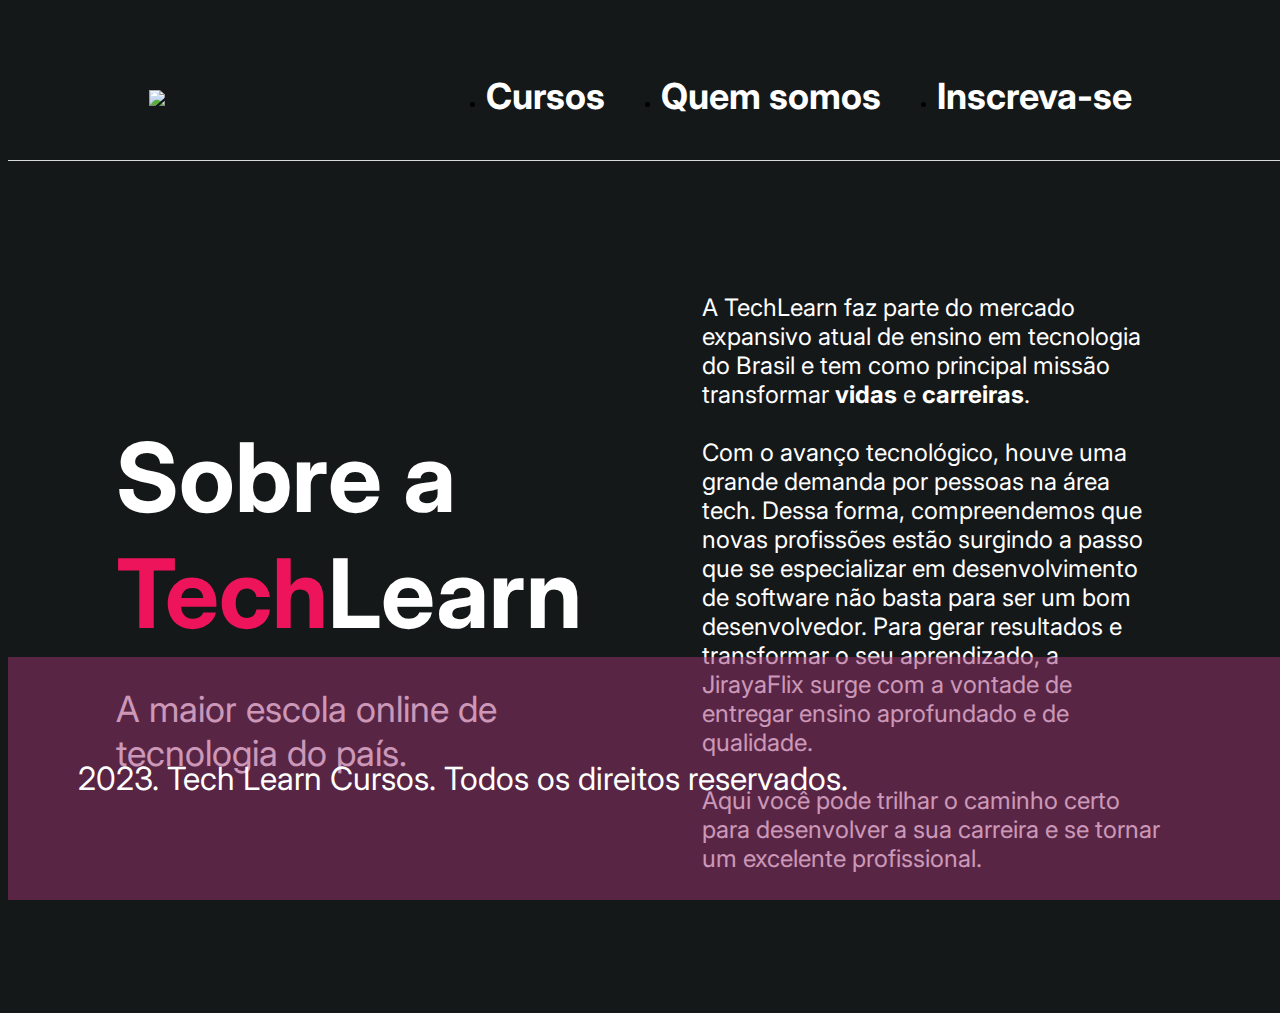
==== quemSomos.html @ 19039e46 "feature/QUEM-SOMOS - Criado hero da página Quem Somos" ====
<!DOCTYPE html>
<html lang="pt-br">

<head>
    <meta charset="UTF-8">
    <meta http-equiv="X-UA-Compatible" content="IE=edge">
    <meta name="viewport" content="width=device-width, initial-scale=1.0">
    <link rel="shortcut icon" type="image/" href="assets/favicon.jpg" />
    <link rel="stylesheet" href="css/reset.css">
    <link rel="stylesheet" href="css/quem-somos.css">
    <link href="https://fonts.googleapis.com/css2?family=Inter&display=swap" rel="stylesheet">
    <script src="https://kit.fontawesome.com/00286079cd.js" crossorigin="anonymous"></script>
    <title>TechLearn</title>

</head>

<header>
    <div class="caixa">
        <h1><img src="assets/TechLearn.svg"></h1>
        <nav>
            <ul class="lista-menu">
                <li><a class="menu-link" href="cursos.html">Cursos</a></li>
                <li><a class="menu-link" href="quemSomos.html">Quem somos</a></li>
                <li><a class="menu-link" href="inscrevaSe.html">Inscreva-se</a></li>
            </ul>
        </nav>
    </div>
    <div class="divider"> </div>
</header>

<body>
    <main class="main">
        <section class="main-section-quem-somos">
            <div class="content-box">
                <h1 class="main-section-title">
                    Sobre a <span class="tittle-span">Tech</span>Learn 
                </h1>
    
                <p class="main-section-subtitle">
                    A maior escola online de tecnologia do país.
                </p>
            </div>

            <p class="main-section-text">
                A TechLearn faz parte do mercado expansivo atual de ensino em tecnologia do Brasil
                e tem como principal missão transformar <strong>vidas</strong> e <strong>carreiras</strong>.
                <br><br>
                Com o avanço tecnológico, houve uma grande demanda por pessoas na área tech.
                Dessa forma, compreendemos que novas profissões estão surgindo a passo que se
                especializar em desenvolvimento de software não basta para ser um bom desenvolvedor.
                Para gerar resultados e transformar o seu aprendizado, a JirayaFlix surge com a vontade
                de entregar ensino aprofundado e de qualidade.
                <br><br>
                Aqui você pode trilhar o caminho certo para desenvolver a sua carreira e se tornar um
                excelente profissional.
            </p>
        </section>

        <section class="career-profissionals-section">


        </section>
    </main>
</body>

<footer class="page-footer" id="footer">

    <div class="content-footer">

        <p class="footer-text"> 2023. Tech Learn Cursos. Todos os direitos reservados. </p>

        <div class="">

            <i class="fa-brands fa-facebook"></i>
            <i class="fa-brands fa-instagram"></i>
            <i class="fa-brands fa-github"></i>

        </div>
    </div>


</footer>


</html>
---- css/quem-somos.css ----
body {
    background: #151819;
}

/* Menu*/

.caixa {
    background: #151819;
    max-width: 1920px;
    margin: 0 auto;
    display: flex;
    justify-content: space-around;
    align-items: center;
    padding-top: 48px;
    padding-bottom: 24px;
}

.lista-menu {
    display: flex;
    justify-content: center;
    align-items: center;
    gap: 56px;
}


.menu-link {
    color: #FFF;
    font-family: Inter;
    font-size: 36px;
    font-style: normal;
    font-weight: 700;
    line-height: normal;
    text-decoration: none;
}

.menu-link:hover {
    color: #9b3271;
}

.divider {
    width: 1705px;
    height: 1px;
    background: #D9D9D9;
    flex-shrink: 0;
    /* display: block; */
    margin: 0 auto;
}

/* MainSection*/

.main-section-quem-somos {
    padding: 108px;
    display: flex;
    justify-content: center;
    align-items: center;
    gap: 120px;

    
}

.content-box {
    max-width: 521px;
}

.main-section-title {
    color: #FFF;
    font-family: Inter;
    font-size: 96px;
    font-style: normal;
    font-weight: 700;
    line-height: normal;
    margin-bottom: 20px;
}

.tittle-span {
    color: #ED145B;
}

.main-section-subtitle {
    color: #FFF;
    font-family: Inter;
    font-size: 36px;
    font-style: normal;
    font-weight: 400;
    line-height: normal;
}

.main-section-text {
    color: #FFF;
    font-family: Inter;
    font-size: 24px;
    font-style: normal;
    line-height: normal;
    max-width: 984px;
}

strong {
    font-weight: 700;
}

/* Footer*/

.page-footer {
    background-color: #9b327180;
    position: absolute;
    bottom: 0;
    width: 100%;
}

.content-footer {
    display: flex;
    max-width: 1920px;
    margin: 0 auto;
    padding: 70px;
    justify-content: space-between;
    align-items: center;
}

.footer-text {
    font-family: Inter;
    font-size: 32px;
    color: #FFF;

}

.fa-brands {
    color: #FFF;
    font-size: 48px;
    margin: 0px 8px;
}

.fa-brands:hover {
    color: #9b327180;


}
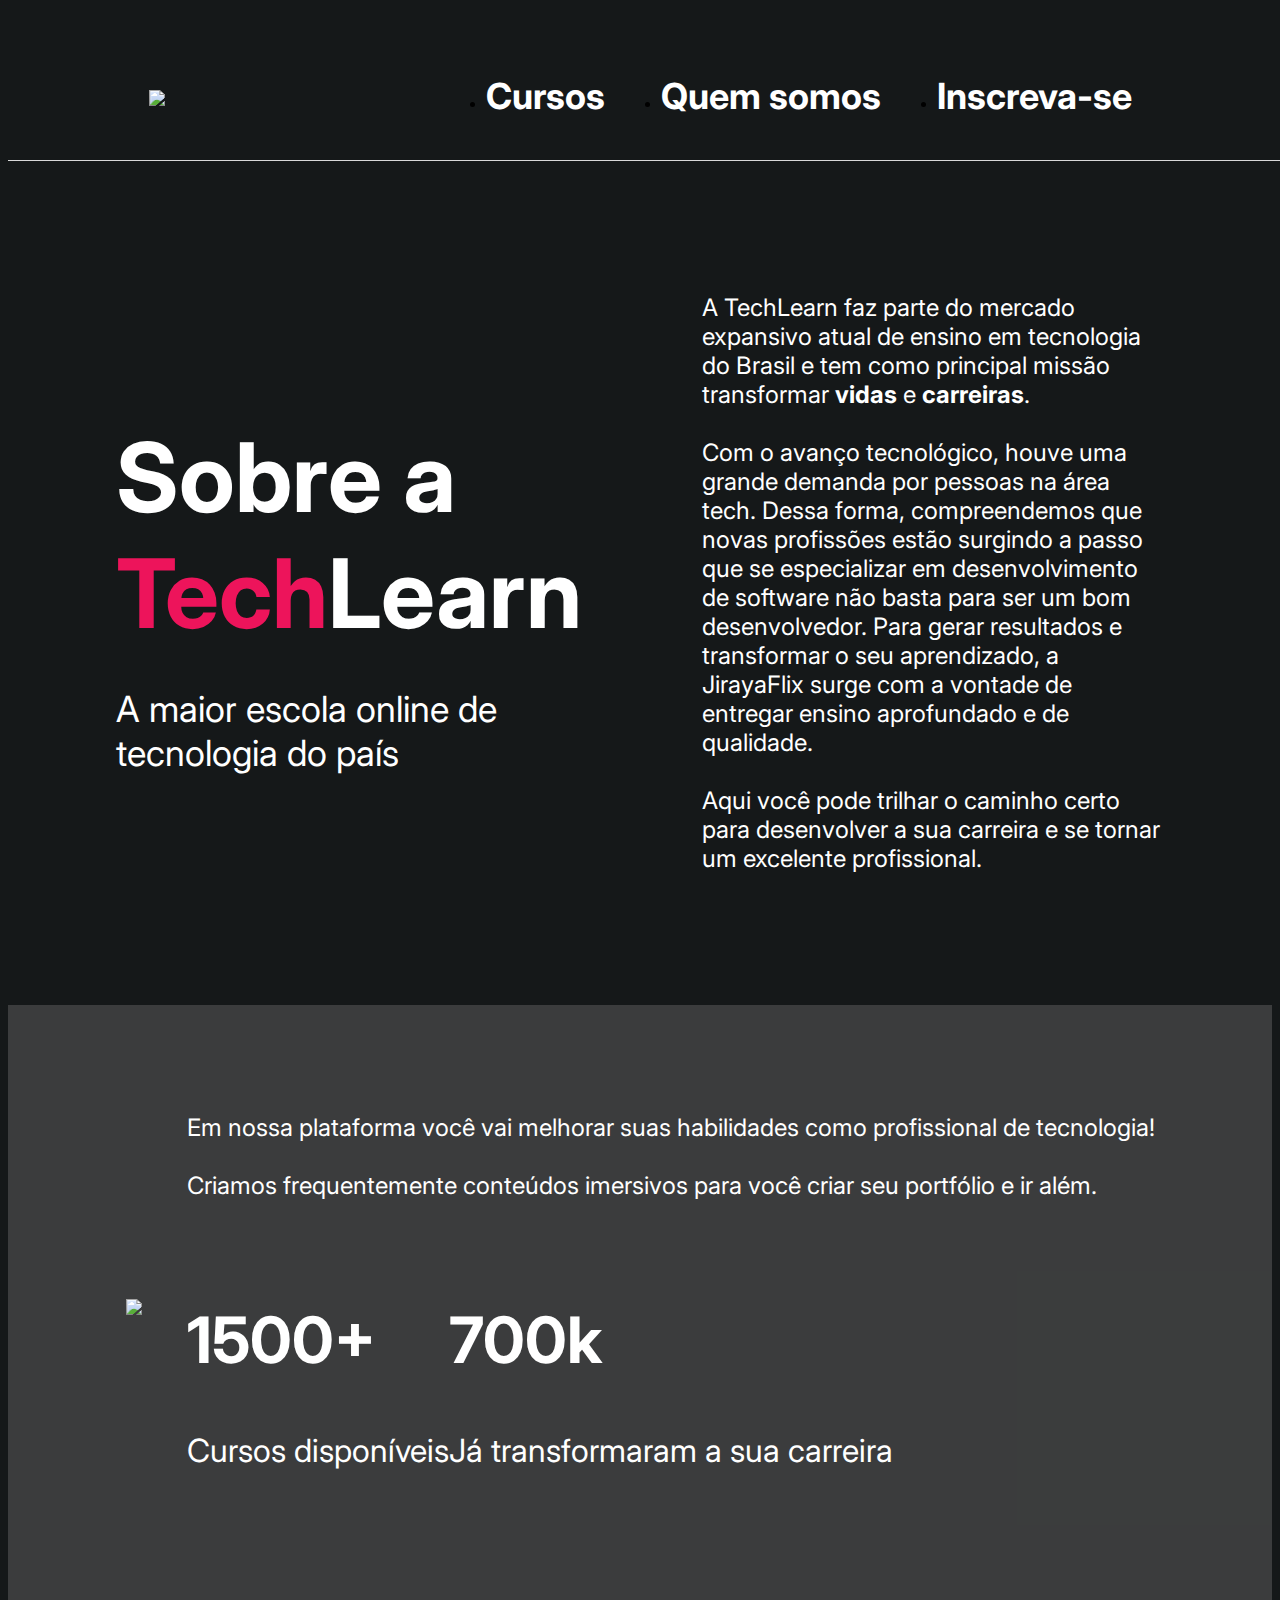
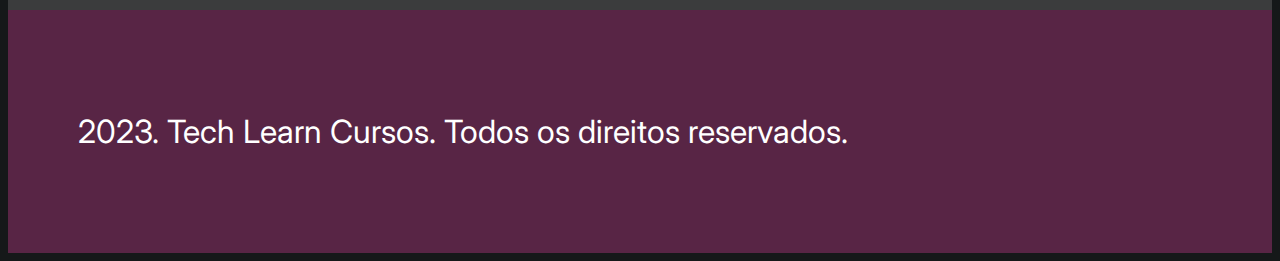
==== commit 2c7a7a07: "feature/QUEM-SOMOS - Adicionada career professional section" ====
--- a/quemSomos.html
+++ b/quemSomos.html
@@ -37,7 +37,7 @@
                 </h1>
     
                 <p class="main-section-subtitle">
-                    A maior escola online de tecnologia do país.
+                    A maior escola online de tecnologia do país
                 </p>
             </div>
 
@@ -56,10 +56,27 @@
             </p>
         </section>
 
-        <section class="career-profissionals-section">
+        <section class="career-professionals-section">
 
+            <img class="people-working-img" src="file:///C:/Users/thaty/Downloads/job-5382501_1280.jpg"/>
 
+            <div class="professional-section-text"> 
+                Em nossa plataforma você vai melhorar suas habilidades como profissional de tecnologia! 
+                <br><br>
+                Criamos frequentemente conteúdos imersivos para você criar seu portfólio e ir além. 
+                <div class="professional-section-details">
+                    <div>
+                    <h2 class="section-number">1500+</h2>
+                    <p class="section-number-detail"> Cursos disponíveis</p>
+                    </div>
+                    <div>
+                    <h2 class="section-number-2"> 700k </h2>
+                    <p class="section-number-detail-2"> Já transformaram a sua carreira</p>
+                    </div>    
+                </div>
+            </div>
         </section>
+
     </main>
 </body>
 
@@ -81,5 +98,4 @@
 
 </footer>
 
-
 </html>--- a/css/quem-somos.css
+++ b/css/quem-somos.css
@@ -54,7 +54,6 @@
     justify-content: center;
     align-items: center;
     gap: 120px;
-
     
 }
 
@@ -98,11 +97,81 @@
     font-weight: 700;
 }
 
+/* CareerProfessionalsSection*/
+
+.career-professionals-section {
+    padding: 108px;
+    display: flex;
+    justify-content: center;
+    align-items: center;
+    gap: 45px;
+    background-color: rgba(69, 70, 70, 0.8);
+}
+
+.people-working-img {
+    max-width: 1018px;
+    max-height: 618;
+}
+
+.professional-section-text {
+    color: #FFF;
+    font-family: Inter;
+    font-size: 24px;
+    font-style: normal;
+    line-height: normal;
+    max-width: 984px;
+    
+}
+
+.professional-section-details {
+    display: flex;
+}
+
+.section-number {
+    color: #FFF;
+    font-family: Inter;
+    font-size: 64px;
+    font-style: normal;
+    font-weight: 700;
+    line-height: normal;
+    padding-top: 48px;
+    
+}
+
+.section-number-detail {
+    color: #FFF;
+    font-family: Inter;
+    font-size: 32px;
+    font-style: normal;
+    font-weight: 400;
+    line-height: normal;
+}
+
+.section-number-2 {
+    color: #FFF;
+    font-family: Inter;
+    font-size: 64px;
+    font-style: normal;
+    font-weight: 700;
+    line-height: normal;
+    padding-top: 48px;
+}
+
+.section-number-detail-2 {
+    color: #FFF;
+    font-family: Inter;
+    font-size: 32px;
+    font-style: normal;
+    font-weight: 400;
+    line-height: normal;
+}
+
+
 /* Footer*/
 
 .page-footer {
     background-color: #9b327180;
-    position: absolute;
+    position: relative;
     bottom: 0;
     width: 100%;
 }
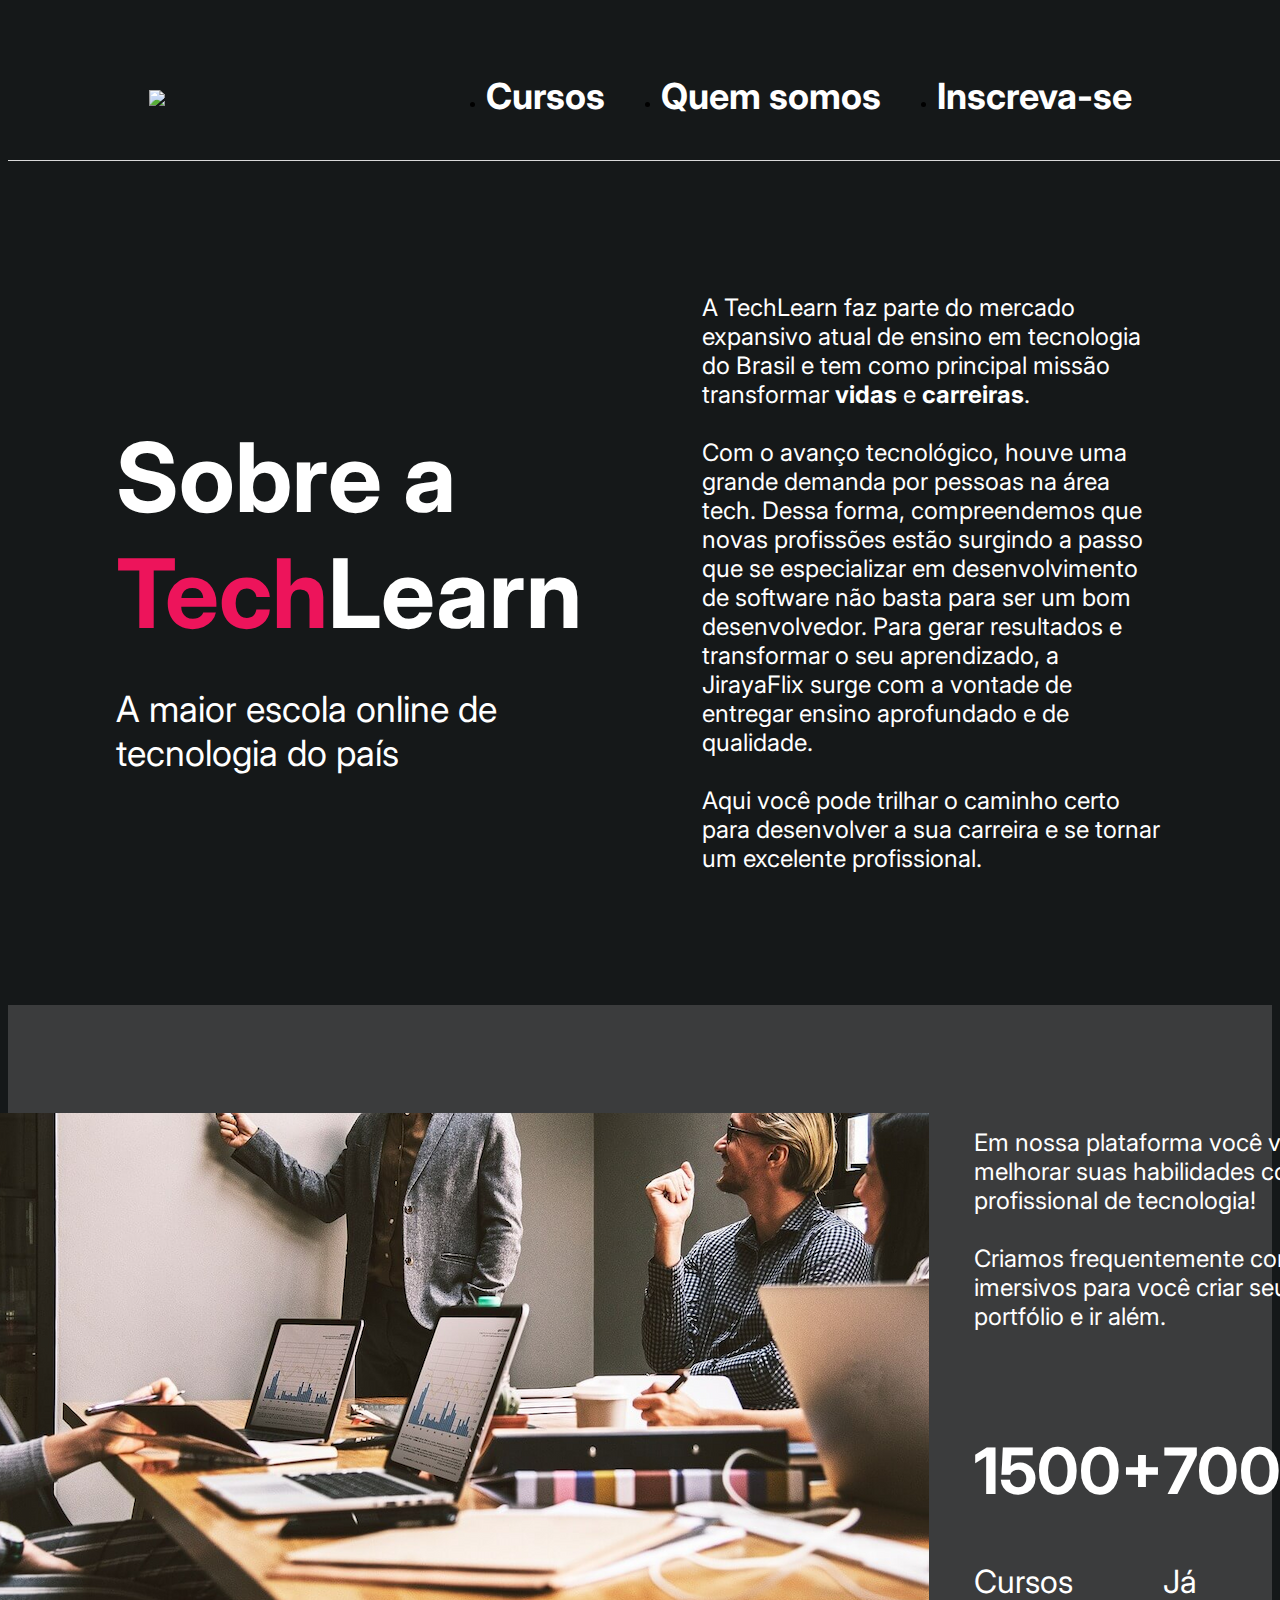
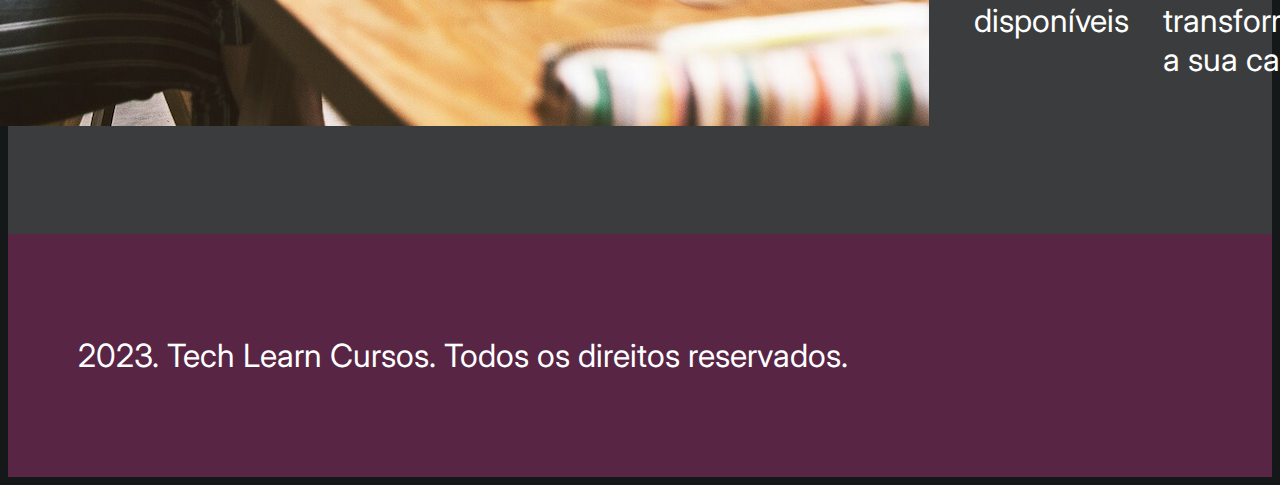
==== commit 829760e7: "feature/QUEM-SOMOS: added image" ====
--- a/quemSomos.html
+++ b/quemSomos.html
@@ -58,7 +58,7 @@
 
         <section class="career-professionals-section">
 
-            <img class="people-working-img" src="file:///C:/Users/thaty/Downloads/job-5382501_1280.jpg"/>
+            <img class="people-working-img" src="assets/people-working.webp"/>
 
             <div class="professional-section-text"> 
                 Em nossa plataforma você vai melhorar suas habilidades como profissional de tecnologia! 
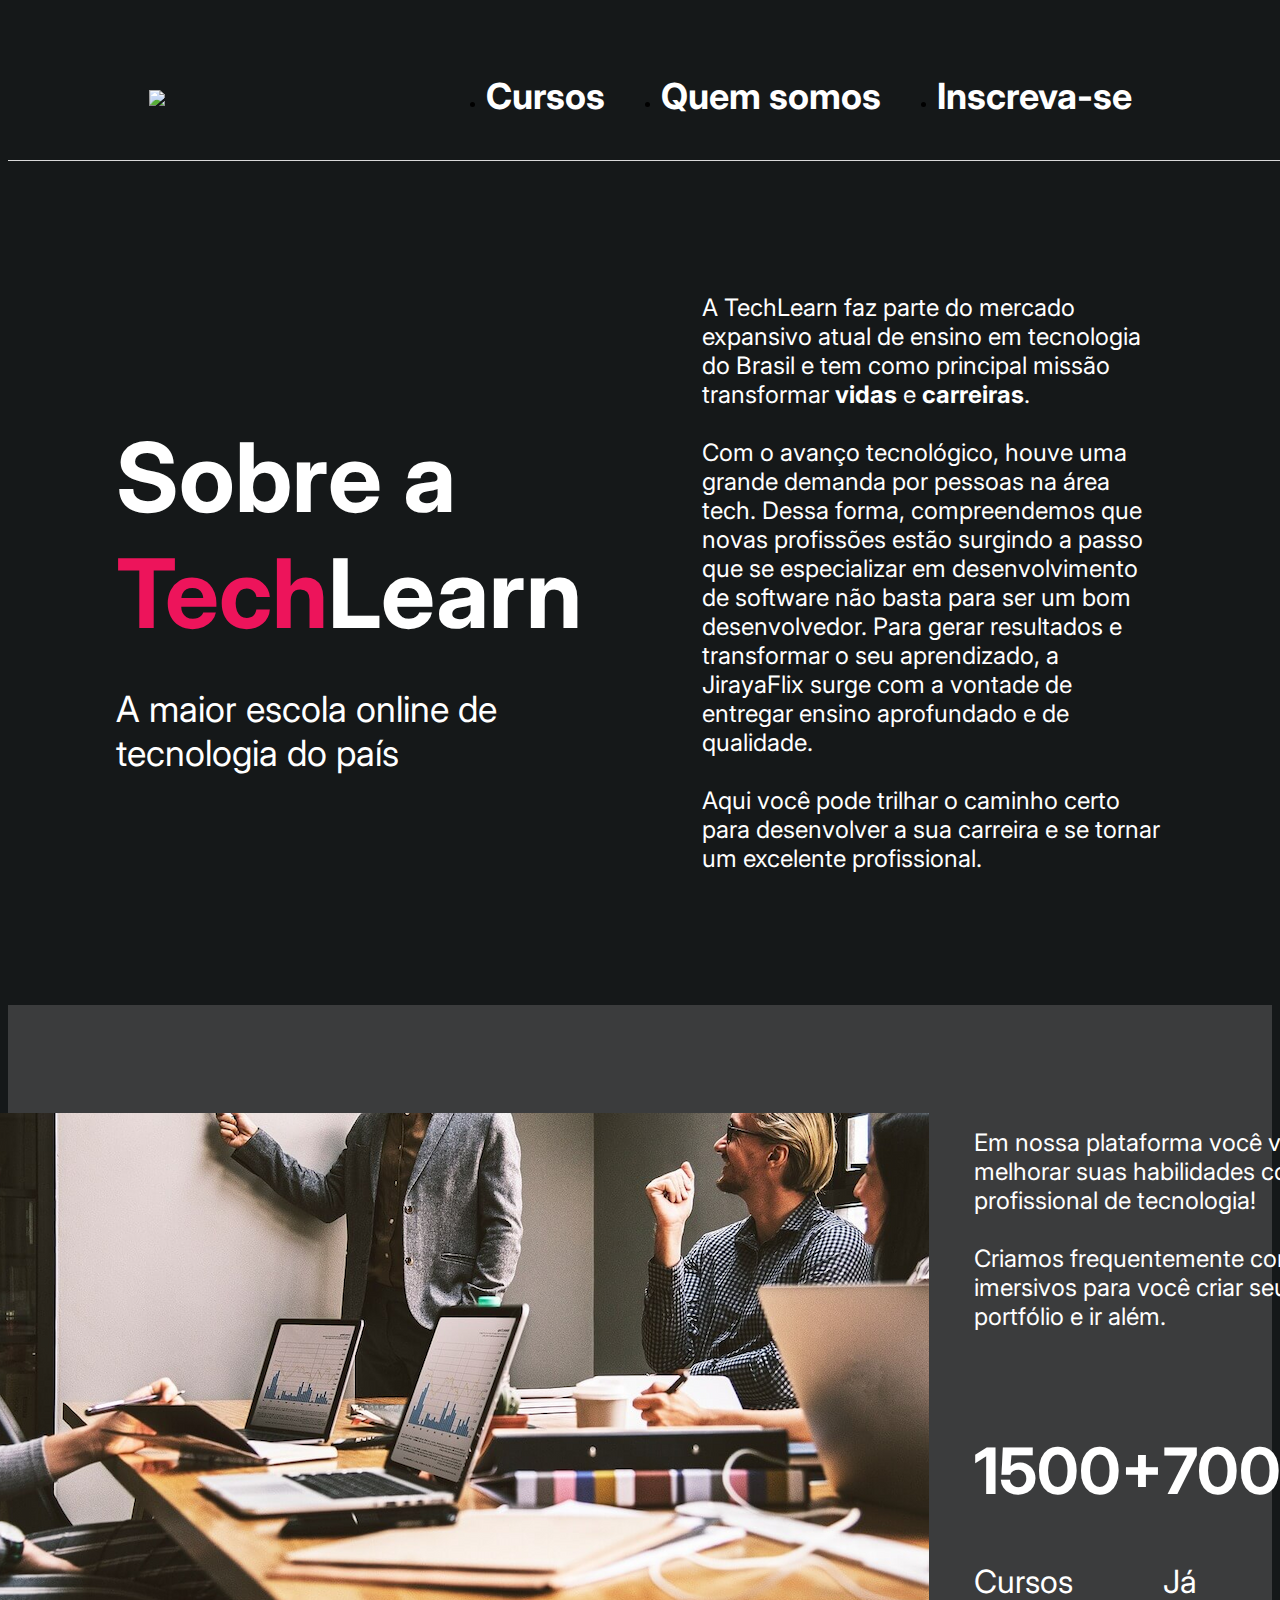
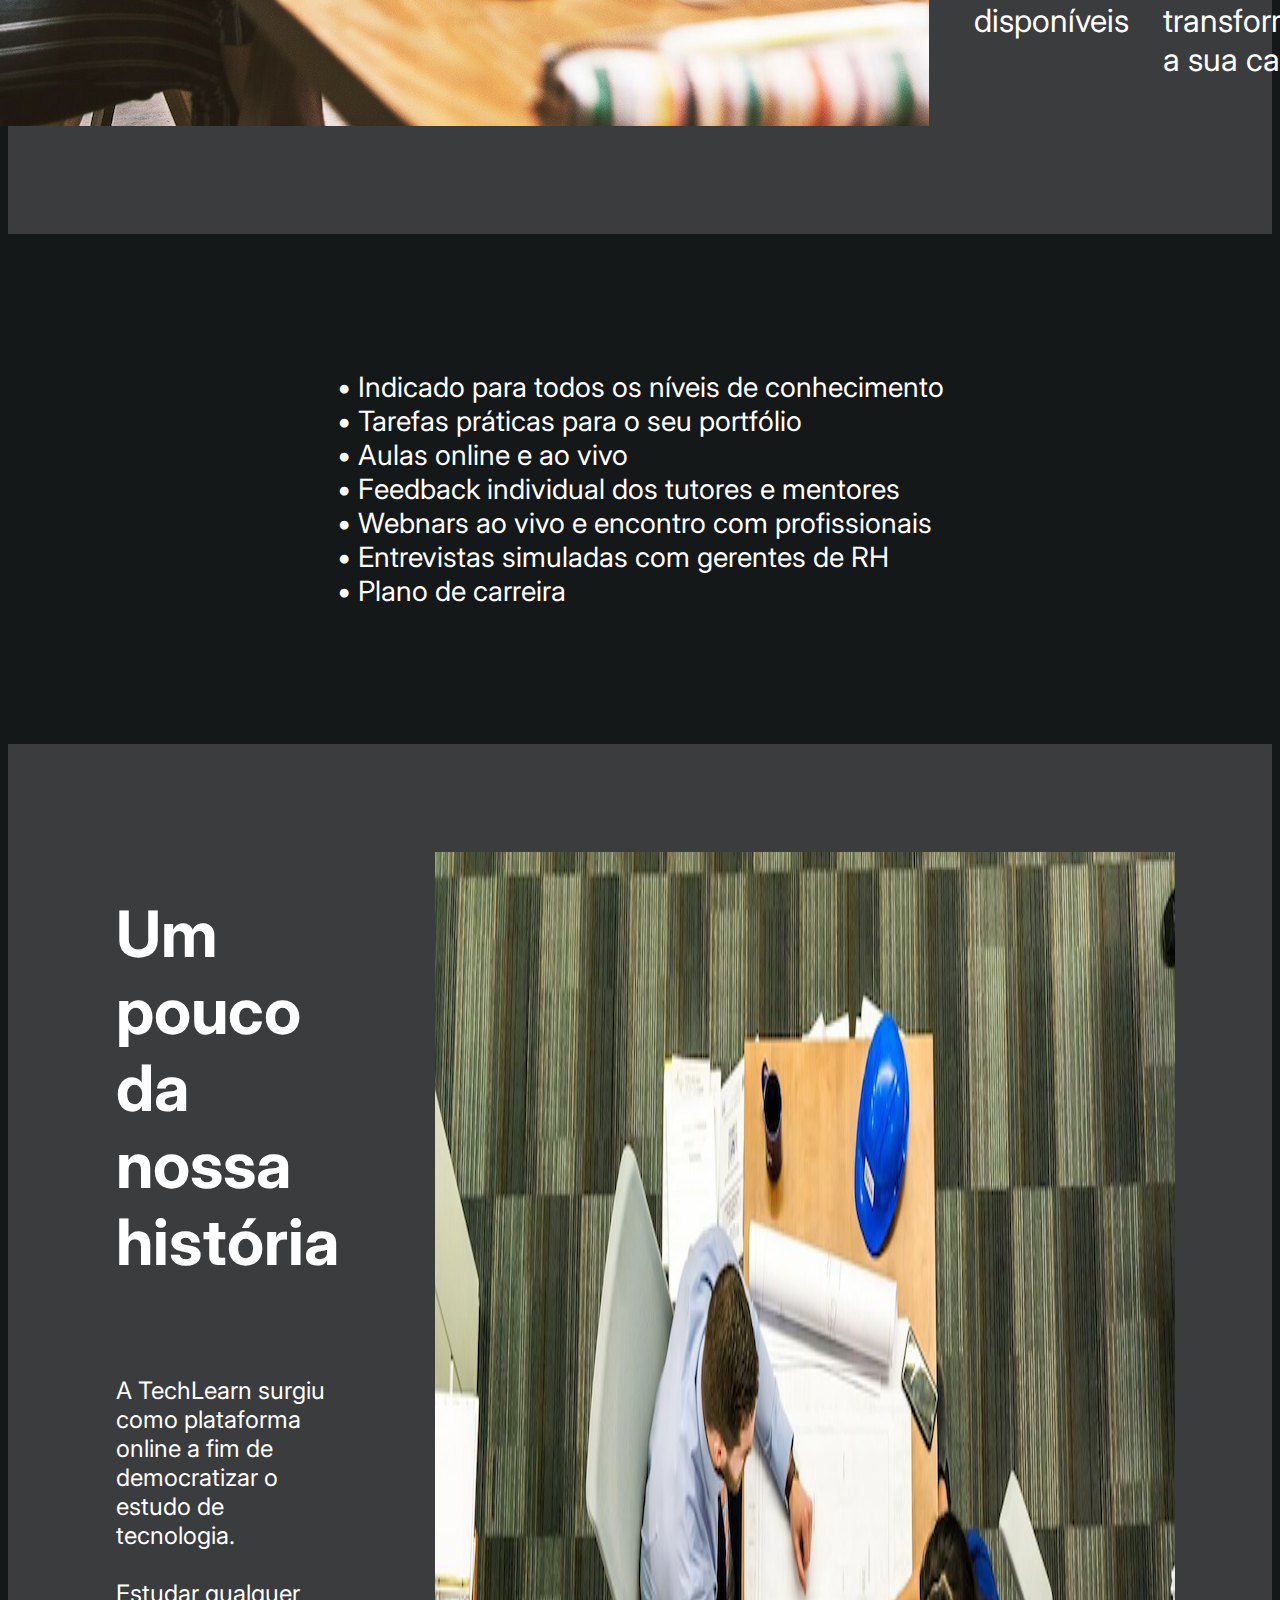
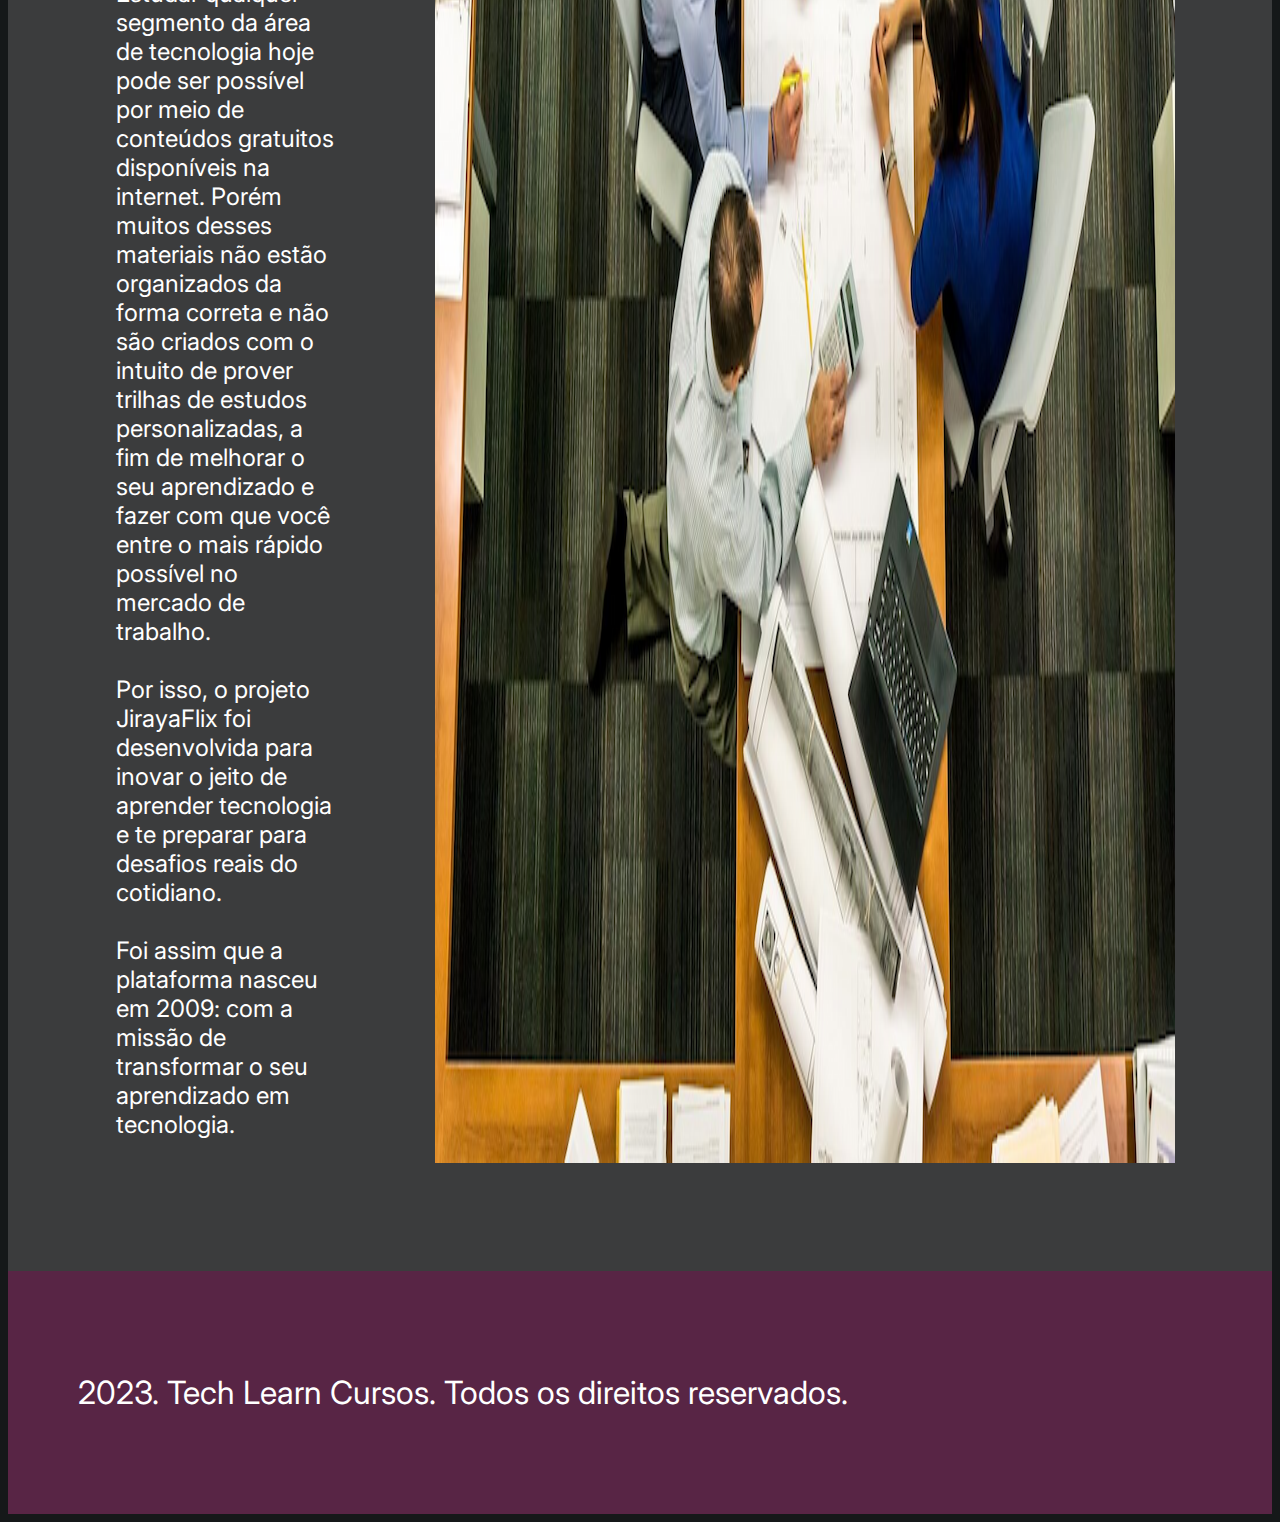
==== commit a2743c3b: "feat: Created Methodology Section and About Us Section" ====
--- a/quemSomos.html
+++ b/quemSomos.html
@@ -58,7 +58,7 @@
 
         <section class="career-professionals-section">
 
-            <img class="people-working-img" src="assets/people-working.webp"/>
+            <img class="people-working-img" alt="Fotografia de pessoas trabalhando" src="assets/people-working.webp"/></img> 
 
             <div class="professional-section-text"> 
                 Em nossa plataforma você vai melhorar suas habilidades como profissional de tecnologia! 
@@ -77,6 +77,38 @@
             </div>
         </section>
 
+        <section class="methodology-section"> 
+
+            <div class="methods-section-text">
+                    • Indicado para todos os níveis de conhecimento <br>
+                    • Tarefas práticas para o seu portfólio <br>
+                    • Aulas online e ao vivo <br>
+                    • Feedback individual dos tutores e mentores <br> 
+                    • Webnars ao vivo e encontro com profissionais <br>
+                    • Entrevistas simuladas com gerentes de RH <br>
+                    • Plano de carreira
+            </div>
+
+        </section>
+
+       <section class="about-us-section">
+
+        <div class="about-us-content-box"> 
+
+            <div class="about-us-section-text">
+                <h1 class="about-us-title"> Um pouco da nossa história </h1> <br> 
+                <p>A TechLearn surgiu como plataforma online a fim de democratizar o estudo de tecnologia. <br><br>
+                Estudar qualquer segmento da área de tecnologia hoje pode ser possível por meio de conteúdos gratuitos disponíveis na internet. Porém muitos desses materiais não estão organizados da forma correta e não são criados com o intuito de prover trilhas de estudos personalizadas, a fim de melhorar o seu aprendizado e fazer com que você entre o mais rápido possível no mercado de trabalho.<br><br>
+                Por isso, o projeto JirayaFlix foi desenvolvida para inovar o jeito de aprender tecnologia e te preparar para desafios reais do cotidiano. <br><br>
+                Foi assim que a plataforma nasceu em 2009: com a missão de transformar o seu aprendizado em tecnologia.
+                </p>
+            </div>
+
+                <img class="about-us-img" src="assets/meeting.webp" alt="Imagem de pessoas em reunião"> 
+        </div>
+
+       </section>        
+        
     </main>
 </body>
 
--- a/css/quem-somos.css
+++ b/css/quem-somos.css
@@ -110,7 +110,7 @@
 
 .people-working-img {
     max-width: 1018px;
-    max-height: 618;
+    max-height: 618px;
 }
 
 .professional-section-text {
@@ -165,6 +165,59 @@
     font-weight: 400;
     line-height: normal;
 }
+
+/* MethodologySection */
+
+.methods-section-text {
+    color:#FFF;
+    font-family: Inter; 
+    font-size: 28px;
+    line-height: normal;
+    display: flex;
+    justify-content: center;
+    padding-top: 136px;
+    padding-bottom: 136px ;
+}
+
+/* AboutUsSection */   
+
+.about-us-img {
+    max-width: 746px;
+    height: auto;
+    width: auto;
+}
+
+.about-us-section {
+    background-color: rgba(69, 70, 70, 0.8);    
+}
+
+.about-us-content-box {
+    display: flex;
+    max-width: 1920px;
+    margin: 0 auto;
+    padding: 108px;
+    gap: 96px;
+}
+
+.about-us-title {
+    color: #FFF;
+    font-family: Inter;
+    font-size: 64px;
+    font-style: normal;
+    font-weight: 700;
+    line-height: normal;
+
+}
+
+.about-us-section-text {
+    color:#FFF;
+    font-size: 24px;
+    font-family: Inter;
+    font-style: normal;
+    line-height: normal;
+    max-width: 906px;
+
+} 
 
 
 /* Footer*/
@@ -200,7 +253,5 @@
 
 .fa-brands:hover {
     color: #9b327180;
-
-
-}
-
+}
+
